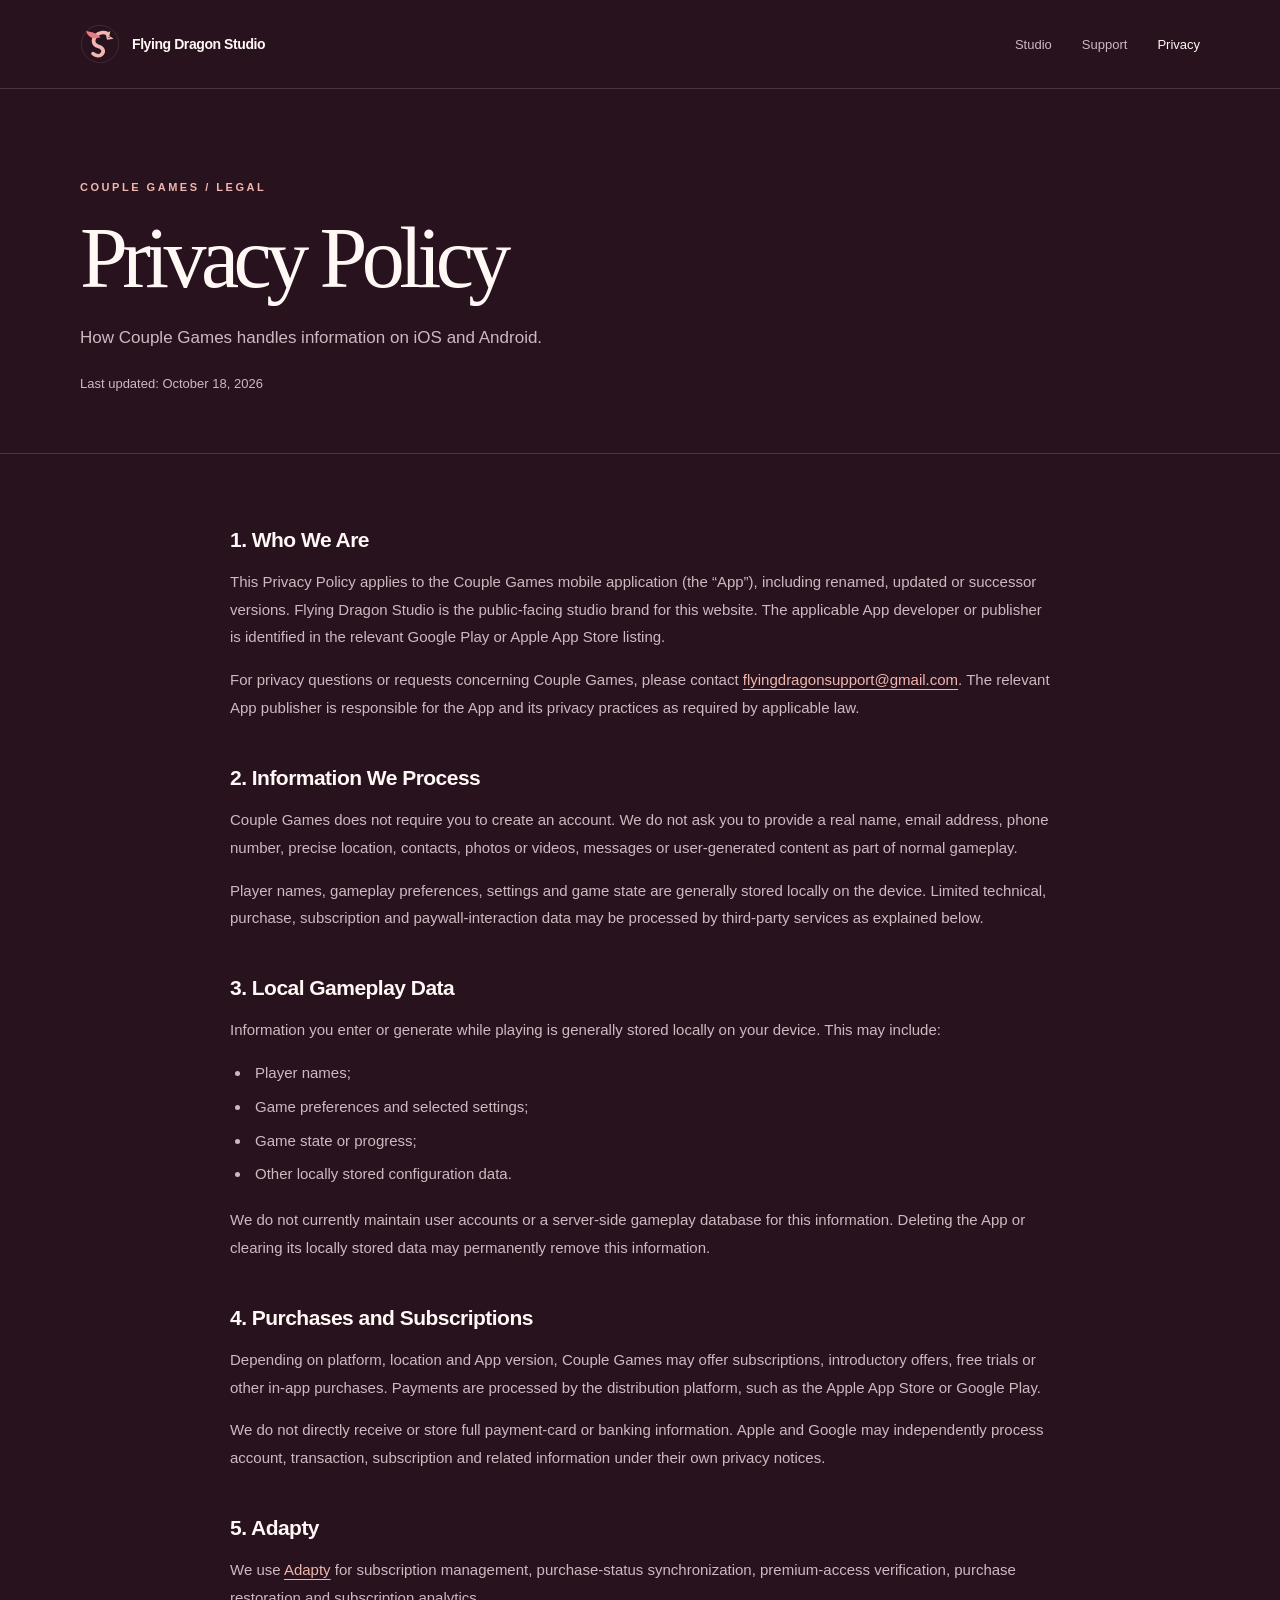
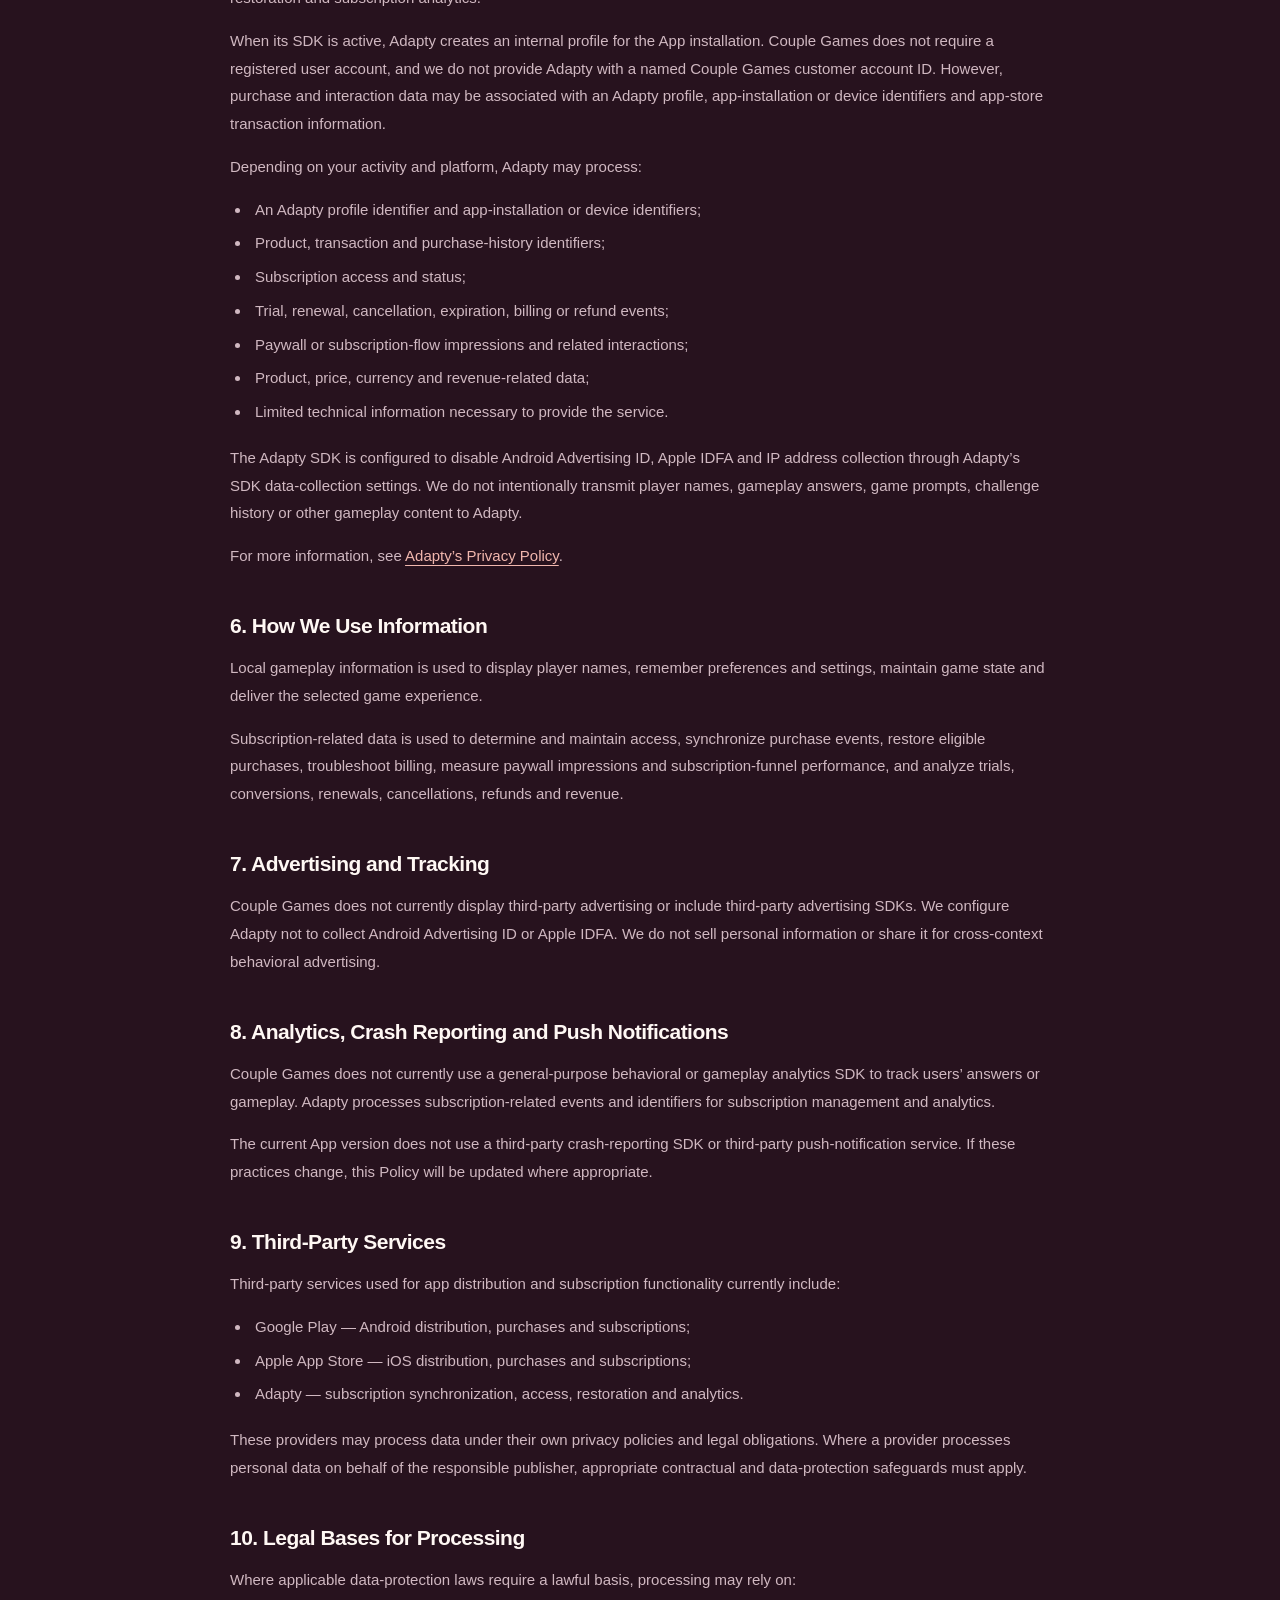
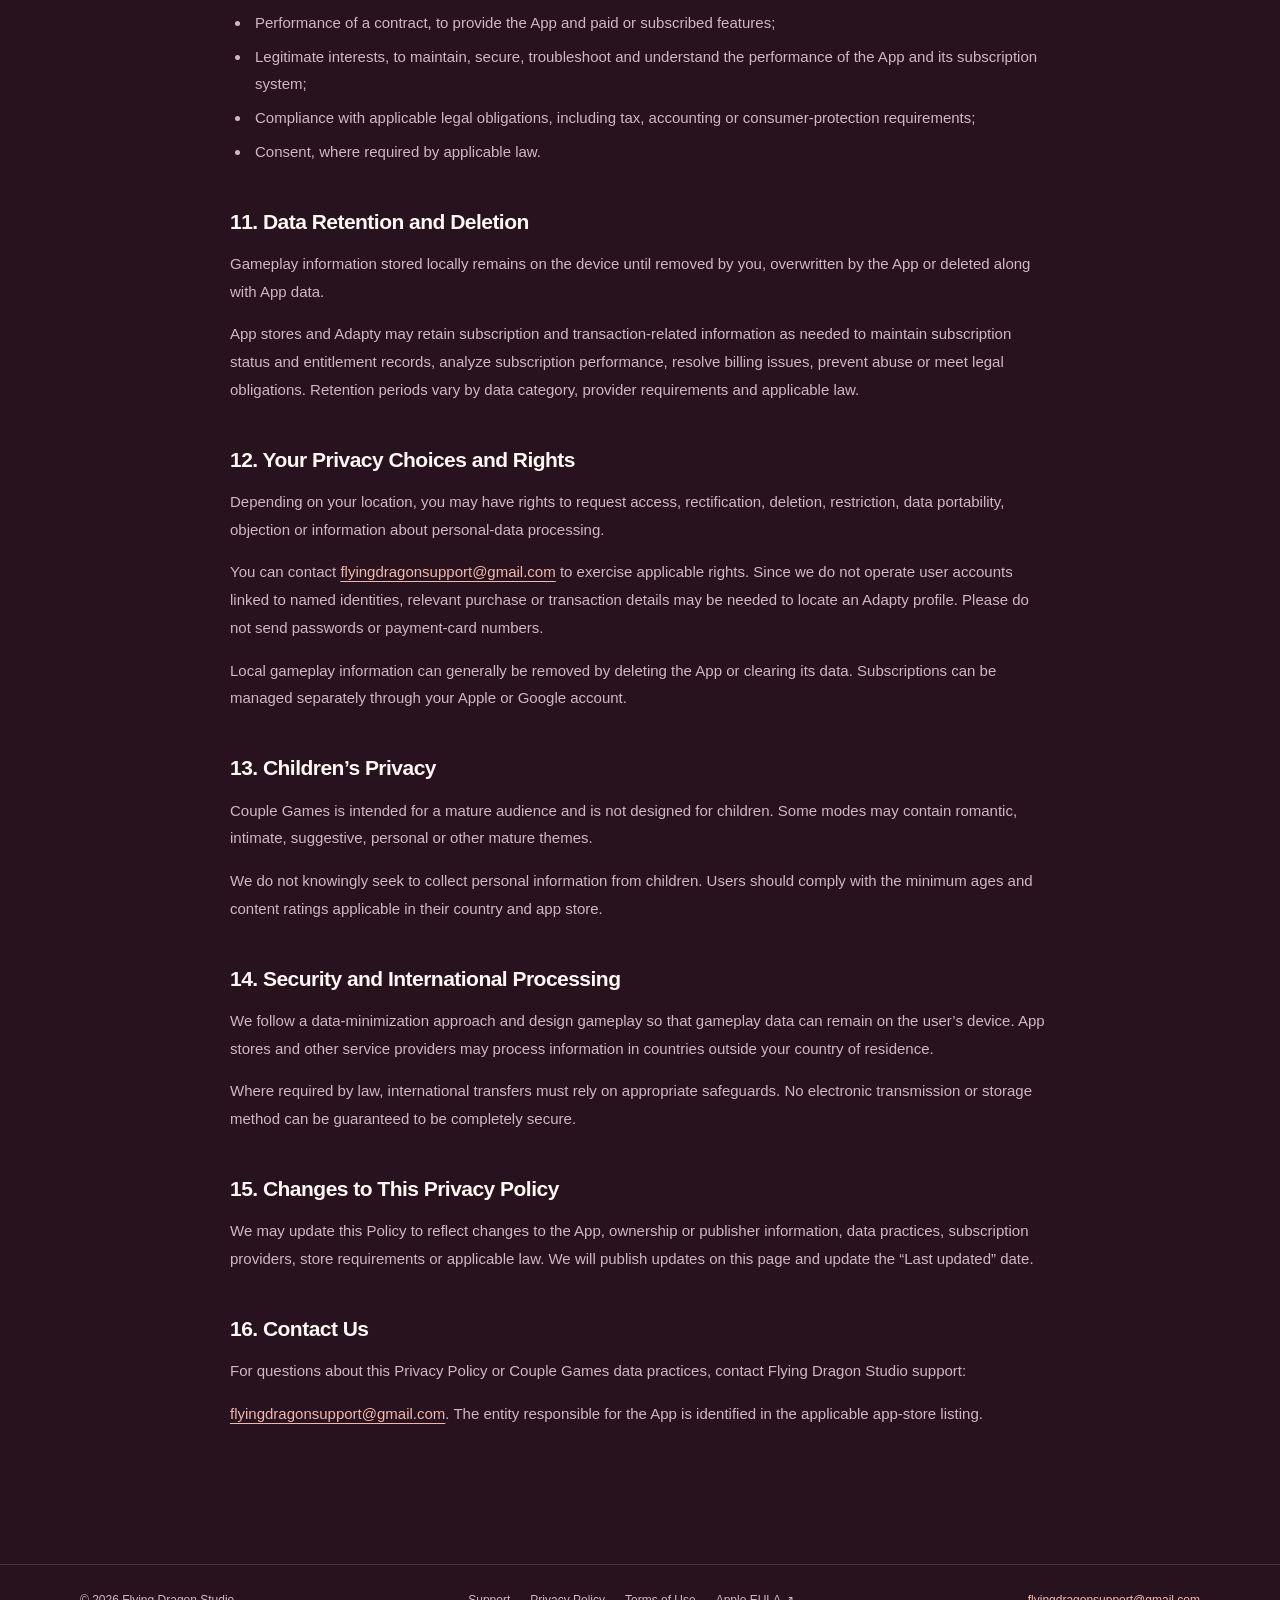
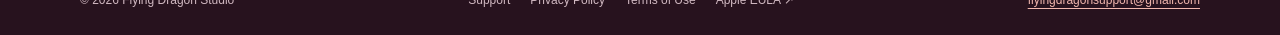
==== privacy.html @ 5a007fe5 "Launch Flying Dragon Studio website" ====
<!doctype html>
<html lang="en"><head><meta charset="utf-8"><meta name="viewport" content="width=device-width, initial-scale=1"><meta name="theme-color" content="#27121E"><meta name="description" content="Privacy Policy for Couple Games by Flying Dragon Studio, including Adapty and subscription data."><title>Privacy Policy · Couple Games · Flying Dragon Studio</title><link rel="icon" type="image/svg+xml" href="favicon.svg"><link rel="stylesheet" href="style.css"></head><body><header class="topbar"><div class="wrap topinner"><a class="brand" href="index.html" aria-label="Flying Dragon Studio home"><svg aria-hidden="true" viewBox="0 0 120 120" width="40" height="40" fill="none" xmlns="http://www.w3.org/2000/svg"><circle cx="60" cy="60" r="56" stroke="#F1B7AE" stroke-opacity=".4"/><path d="M83 29c-12-6-27-4-36 7-11 14-7 26 7 31 16 5 19 15 12 23-7 8-18 6-27-1" stroke="#F1B7AE" stroke-width="11" stroke-linecap="round"/><path d="M47 43C33 44 22 35 18 21c22 3 35 9 44 19" fill="#E77D84"/><path d="m78 33 13-13-3 16 13 8-20 3" fill="#F1B7AE"/><circle cx="87" cy="40" r="2" fill="#27121E"/></svg><span>Flying Dragon Studio</span></a><nav class="navlinks" aria-label="Main navigation"><a href="index.html">Studio</a><a href="support.html">Support</a><a href="privacy.html" aria-current="page">Privacy</a></nav></div></header><main><div class="page-head"><div class="wrap"><div class="eyebrow">Couple Games / Legal</div><h1>Privacy Policy</h1><p class="lede">How Couple Games handles information on iOS and Android.</p><div class="updated">Last updated: October 18, 2026</div></div></div><div class="content-section"><div class="wrap legal"><section><h2>1. Who We Are</h2><p>This Privacy Policy applies to the Couple Games mobile application (the “App”), including renamed, updated or successor versions. Flying Dragon Studio is the public-facing studio brand for this website. The applicable App developer or publisher is identified in the relevant Google Play or Apple App Store listing.</p><p>For privacy questions or requests concerning Couple Games, please contact <a href="mailto:flyingdragonsupport@gmail.com">flyingdragonsupport@gmail.com</a>. The relevant App publisher is responsible for the App and its privacy practices as required by applicable law.</p></section><section><h2>2. Information We Process</h2><p>Couple Games does not require you to create an account. We do not ask you to provide a real name, email address, phone number, precise location, contacts, photos or videos, messages or user-generated content as part of normal gameplay.</p><p>Player names, gameplay preferences, settings and game state are generally stored locally on the device. Limited technical, purchase, subscription and paywall-interaction data may be processed by third-party services as explained below.</p></section><section><h2>3. Local Gameplay Data</h2><p>Information you enter or generate while playing is generally stored locally on your device. This may include:</p><ul><li>Player names;</li><li>Game preferences and selected settings;</li><li>Game state or progress;</li><li>Other locally stored configuration data.</li></ul><p>We do not currently maintain user accounts or a server-side gameplay database for this information. Deleting the App or clearing its locally stored data may permanently remove this information.</p></section><section><h2>4. Purchases and Subscriptions</h2><p>Depending on platform, location and App version, Couple Games may offer subscriptions, introductory offers, free trials or other in-app purchases. Payments are processed by the distribution platform, such as the Apple App Store or Google Play.</p><p>We do not directly receive or store full payment-card or banking information. Apple and Google may independently process account, transaction, subscription and related information under their own privacy notices.</p></section><section><h2>5. Adapty</h2><p>We use <a href="https://adapty.io/" target="_blank" rel="noopener noreferrer">Adapty</a> for subscription management, purchase-status synchronization, premium-access verification, purchase restoration and subscription analytics.</p><p>When its SDK is active, Adapty creates an internal profile for the App installation. Couple Games does not require a registered user account, and we do not provide Adapty with a named Couple Games customer account ID. However, purchase and interaction data may be associated with an Adapty profile, app-installation or device identifiers and app-store transaction information.</p><p>Depending on your activity and platform, Adapty may process:</p><ul><li>An Adapty profile identifier and app-installation or device identifiers;</li><li>Product, transaction and purchase-history identifiers;</li><li>Subscription access and status;</li><li>Trial, renewal, cancellation, expiration, billing or refund events;</li><li>Paywall or subscription-flow impressions and related interactions;</li><li>Product, price, currency and revenue-related data;</li><li>Limited technical information necessary to provide the service.</li></ul><p>The Adapty SDK is configured to disable Android Advertising ID, Apple IDFA and IP address collection through Adapty’s SDK data-collection settings. We do not intentionally transmit player names, gameplay answers, game prompts, challenge history or other gameplay content to Adapty.</p><p>For more information, see <a href="https://adapty.io/privacy/" target="_blank" rel="noopener noreferrer">Adapty’s Privacy Policy</a>.</p></section><section><h2>6. How We Use Information</h2><p>Local gameplay information is used to display player names, remember preferences and settings, maintain game state and deliver the selected game experience.</p><p>Subscription-related data is used to determine and maintain access, synchronize purchase events, restore eligible purchases, troubleshoot billing, measure paywall impressions and subscription-funnel performance, and analyze trials, conversions, renewals, cancellations, refunds and revenue.</p></section><section><h2>7. Advertising and Tracking</h2><p>Couple Games does not currently display third-party advertising or include third-party advertising SDKs. We configure Adapty not to collect Android Advertising ID or Apple IDFA. We do not sell personal information or share it for cross-context behavioral advertising.</p></section><section><h2>8. Analytics, Crash Reporting and Push Notifications</h2><p>Couple Games does not currently use a general-purpose behavioral or gameplay analytics SDK to track users’ answers or gameplay. Adapty processes subscription-related events and identifiers for subscription management and analytics.</p><p>The current App version does not use a third-party crash-reporting SDK or third-party push-notification service. If these practices change, this Policy will be updated where appropriate.</p></section><section><h2>9. Third-Party Services</h2><p>Third-party services used for app distribution and subscription functionality currently include:</p><ul><li>Google Play — Android distribution, purchases and subscriptions;</li><li>Apple App Store — iOS distribution, purchases and subscriptions;</li><li>Adapty — subscription synchronization, access, restoration and analytics.</li></ul><p>These providers may process data under their own privacy policies and legal obligations. Where a provider processes personal data on behalf of the responsible publisher, appropriate contractual and data-protection safeguards must apply.</p></section><section><h2>10. Legal Bases for Processing</h2><p>Where applicable data-protection laws require a lawful basis, processing may rely on:</p><ul><li>Performance of a contract, to provide the App and paid or subscribed features;</li><li>Legitimate interests, to maintain, secure, troubleshoot and understand the performance of the App and its subscription system;</li><li>Compliance with applicable legal obligations, including tax, accounting or consumer-protection requirements;</li><li>Consent, where required by applicable law.</li></ul></section><section><h2>11. Data Retention and Deletion</h2><p>Gameplay information stored locally remains on the device until removed by you, overwritten by the App or deleted along with App data.</p><p>App stores and Adapty may retain subscription and transaction-related information as needed to maintain subscription status and entitlement records, analyze subscription performance, resolve billing issues, prevent abuse or meet legal obligations. Retention periods vary by data category, provider requirements and applicable law.</p></section><section><h2>12. Your Privacy Choices and Rights</h2><p>Depending on your location, you may have rights to request access, rectification, deletion, restriction, data portability, objection or information about personal-data processing.</p><p>You can contact <a href="mailto:flyingdragonsupport@gmail.com?subject=Couple%20Games%20Privacy%20Request">flyingdragonsupport@gmail.com</a> to exercise applicable rights. Since we do not operate user accounts linked to named identities, relevant purchase or transaction details may be needed to locate an Adapty profile. Please do not send passwords or payment-card numbers.</p><p>Local gameplay information can generally be removed by deleting the App or clearing its data. Subscriptions can be managed separately through your Apple or Google account.</p></section><section><h2>13. Children’s Privacy</h2><p>Couple Games is intended for a mature audience and is not designed for children. Some modes may contain romantic, intimate, suggestive, personal or other mature themes.</p><p>We do not knowingly seek to collect personal information from children. Users should comply with the minimum ages and content ratings applicable in their country and app store.</p></section><section><h2>14. Security and International Processing</h2><p>We follow a data-minimization approach and design gameplay so that gameplay data can remain on the user’s device. App stores and other service providers may process information in countries outside your country of residence.</p><p>Where required by law, international transfers must rely on appropriate safeguards. No electronic transmission or storage method can be guaranteed to be completely secure.</p></section><section><h2>15. Changes to This Privacy Policy</h2><p>We may update this Policy to reflect changes to the App, ownership or publisher information, data practices, subscription providers, store requirements or applicable law. We will publish updates on this page and update the “Last updated” date.</p></section><section><h2>16. Contact Us</h2><p>For questions about this Privacy Policy or Couple Games data practices, contact Flying Dragon Studio support:</p><p><a href="mailto:flyingdragonsupport@gmail.com">flyingdragonsupport@gmail.com</a>. The entity responsible for the App is identified in the applicable app-store listing.</p></section></div></div></main><footer><div class="wrap footer-inner"><span>© 2026 Flying Dragon Studio</span><nav aria-label="Legal navigation"><a href="support.html">Support</a><a href="privacy.html">Privacy Policy</a><a href="terms.html">Terms of Use</a><a href="https://www.apple.com/legal/internet-services/itunes/dev/stdeula/" target="_blank" rel="noopener noreferrer">Apple EULA ↗</a></nav><span><a class="email-link" href="mailto:flyingdragonsupport@gmail.com">flyingdragonsupport@gmail.com</a></span></div></footer></body></html>
---- style.css ----
:root{--bg:#27121e;--panel:#351525;--panel2:#402132;--rose:#f1b7ae;--accent:#e77d84;--cream:#fff8f4;--muted:#d0b8c1;--line:rgba(255,248,244,.15);--soft:rgba(255,248,244,.055)}
*{box-sizing:border-box}html{scroll-behavior:smooth}body{margin:0;background:var(--bg);color:var(--cream);font-family:Inter,ui-sans-serif,-apple-system,BlinkMacSystemFont,"Segoe UI",sans-serif;-webkit-font-smoothing:antialiased}a{color:inherit;text-decoration:none}a:hover{color:var(--rose)}a:focus-visible,summary:focus-visible{outline:2px solid var(--rose);outline-offset:4px}button{font:inherit}::selection{background:var(--accent);color:var(--bg)}
.wrap{width:min(1120px,calc(100% - 64px));margin-inline:auto}.muted{color:var(--muted)}.eyebrow{text-transform:uppercase;font-size:11px;font-weight:750;letter-spacing:.23em;color:var(--rose)}.topbar{border-bottom:1px solid var(--line)}.topinner{min-height:88px;display:flex;align-items:center;justify-content:space-between;gap:20px}.brand{display:flex;align-items:center;gap:12px;font-size:14px;font-weight:750;letter-spacing:-.03em}.brand svg{width:40px;height:40px;flex:none}.navlinks{display:flex;gap:30px;align-items:center}.navlinks a{font-size:13px;color:var(--muted)}.navlinks a:hover,.navlinks a[aria-current="page"]{color:var(--cream)}
h1,h2,h3,p{margin-top:0}h1,h2,.serif{font-family:Georgia,"Times New Roman",serif;font-weight:400}h1{font-size:clamp(54px,8vw,106px);line-height:1;letter-spacing:-.065em;margin:30px 0 26px}h1 i,.accent{color:var(--rose);font-weight:400}h2{font-size:clamp(38px,5vw,64px);line-height:1.08;letter-spacing:-.055em;margin:14px 0 22px}.lede{font-size:17px;line-height:1.8;color:var(--muted);max-width:600px}.hero{padding:112px 0 125px;display:grid;grid-template-columns:1.25fr 0.75fr;gap:70px;align-items:center}.hero-mark{display:grid;place-items:center;width:100%;aspect-ratio:1;border:1px solid var(--line);border-radius:50%;background:radial-gradient(circle,rgba(231,125,132,.14),transparent 68%)}.hero-mark svg{width:72%;height:72%}.pill-link{display:inline-flex;align-items:center;gap:34px;border:1px solid var(--rose);color:var(--cream);padding:17px 22px;margin-top:28px;font-weight:650;font-size:13px;transition:.18s;background:transparent}.pill-link:hover{background:var(--rose);color:var(--bg)}.section{padding:95px 0;border-top:1px solid var(--line)}.two-col{display:grid;grid-template-columns:1fr 1fr;gap:50px;align-items:start}.app-panel{border:1px solid var(--line);padding:38px 40px;display:flex;align-items:center;justify-content:space-between;gap:25px;background:var(--soft)}.app-panel h3{font-family:Georgia,serif;font-size:34px;line-height:1.2;font-weight:400;margin-bottom:12px}.app-panel p{color:var(--muted);line-height:1.85;font-size:14px;max-width:580px;margin:0}.tag{font-size:11px;font-weight:700;letter-spacing:.12em;text-transform:uppercase;color:var(--rose);white-space:nowrap}.soft-panel{padding:30px;background:var(--soft);border:1px solid var(--line)}.soft-panel p:last-child{margin-bottom:0}.soft-panel h3{font-size:18px;margin-bottom:12px}.soft-panel p{line-height:1.8;color:var(--muted);font-size:14px}.email-link{color:var(--rose);text-decoration:underline;text-underline-offset:4px;overflow-wrap:anywhere}.doc-links{display:flex;gap:22px;flex-wrap:wrap}.doc-links a{font-size:14px;color:var(--rose);text-decoration:underline;text-underline-offset:5px}
.page-head{padding:92px 0 62px}.page-head h1{font-size:clamp(52px,7vw,86px);margin:22px 0}.page-head p{max-width:700px}.content-section{border-top:1px solid var(--line);padding:58px 0 94px}.legal{max-width:820px}.legal section{margin-bottom:42px;scroll-margin-top:38px}.legal h2{font-family:Inter,ui-sans-serif,sans-serif;font-size:21px;letter-spacing:-.025em;font-weight:750;line-height:1.35;margin-bottom:14px}.legal p,.legal li{color:var(--muted);line-height:1.85;font-size:15px}.legal ul{padding-left:21px;margin:12px 0 18px}.legal li{padding-left:4px;margin:6px 0}.legal a,.support-body a{color:var(--rose);text-decoration:underline;text-underline-offset:4px}.updated{font-size:13px;color:var(--muted);margin-top:22px}.notice{border-left:2px solid var(--rose);padding:13px 19px;color:var(--muted);background:var(--soft);font-size:14px;line-height:1.75}.support-grid{display:grid;grid-template-columns:repeat(2,minmax(0,1fr));gap:16px}.support-card{border:1px solid var(--line);padding:28px;background:var(--soft)}.support-card h3{font-size:18px;line-height:1.35;margin-bottom:10px}.support-card p{font-size:14px;color:var(--muted);line-height:1.7}.support-card a{font-size:14px;color:var(--rose);text-decoration:underline;text-underline-offset:4px}.support-body{font-size:15px;line-height:1.75}.support-body p{color:var(--muted)}.support-list{padding-left:20px;color:var(--muted)}.support-list li{margin-bottom:10px}.faq{border-top:1px solid var(--line);padding:15px 0}.faq summary{cursor:pointer;font-size:16px;font-weight:650;line-height:1.5}.faq p{padding:7px 18px 0 0;color:var(--muted);font-size:14px;line-height:1.8}footer{border-top:1px solid var(--line);padding:28px 0;color:var(--muted);font-size:12px}.footer-inner{display:flex;justify-content:space-between;align-items:center;gap:22px;flex-wrap:wrap}.footer-inner nav{display:flex;gap:20px;flex-wrap:wrap}footer a:hover{color:var(--cream)}
@media(max-width:830px){.wrap{width:min(100% - 40px,1120px)}.hero{grid-template-columns:1fr;padding:78px 0;gap:52px}.hero-mark{max-width:320px;margin-inline:auto}.section{padding:70px 0}.two-col{grid-template-columns:1fr;gap:20px}.page-head{padding:72px 0 45px}.content-section{padding:40px 0 75px}}
@media(max-width:560px){.topinner{min-height:72px}.brand span{max-width:130px}.navlinks{gap:14px}.navlinks a{font-size:12px}.brand svg{width:33px;height:33px}.hero{padding-top:62px}.hero-mark{max-width:245px}.app-panel{flex-direction:column;align-items:flex-start;padding:26px}.support-grid{grid-template-columns:1fr}h1{font-size:58px}.page-head h1{font-size:54px}}
@media(prefers-reduced-motion:reduce){html{scroll-behavior:auto}*,*:before,*:after{transition:none!important;animation:none!important}}
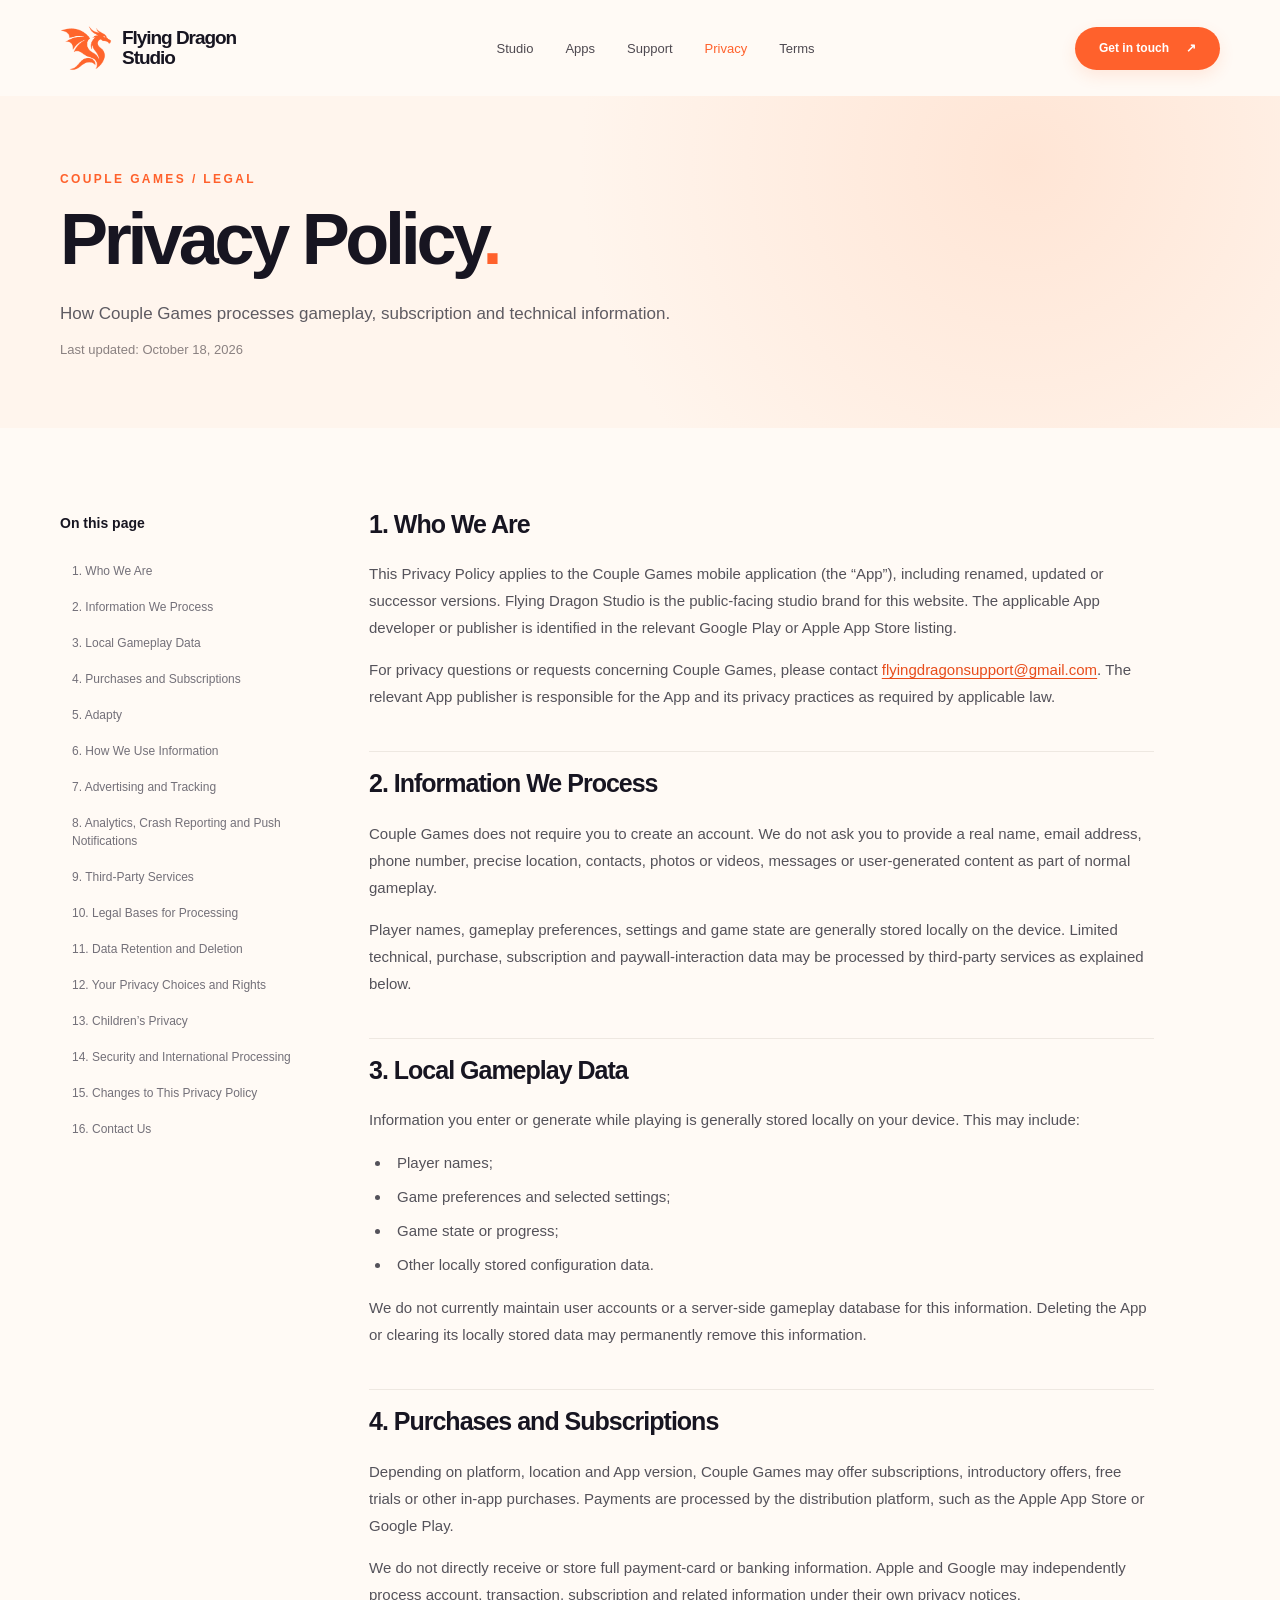
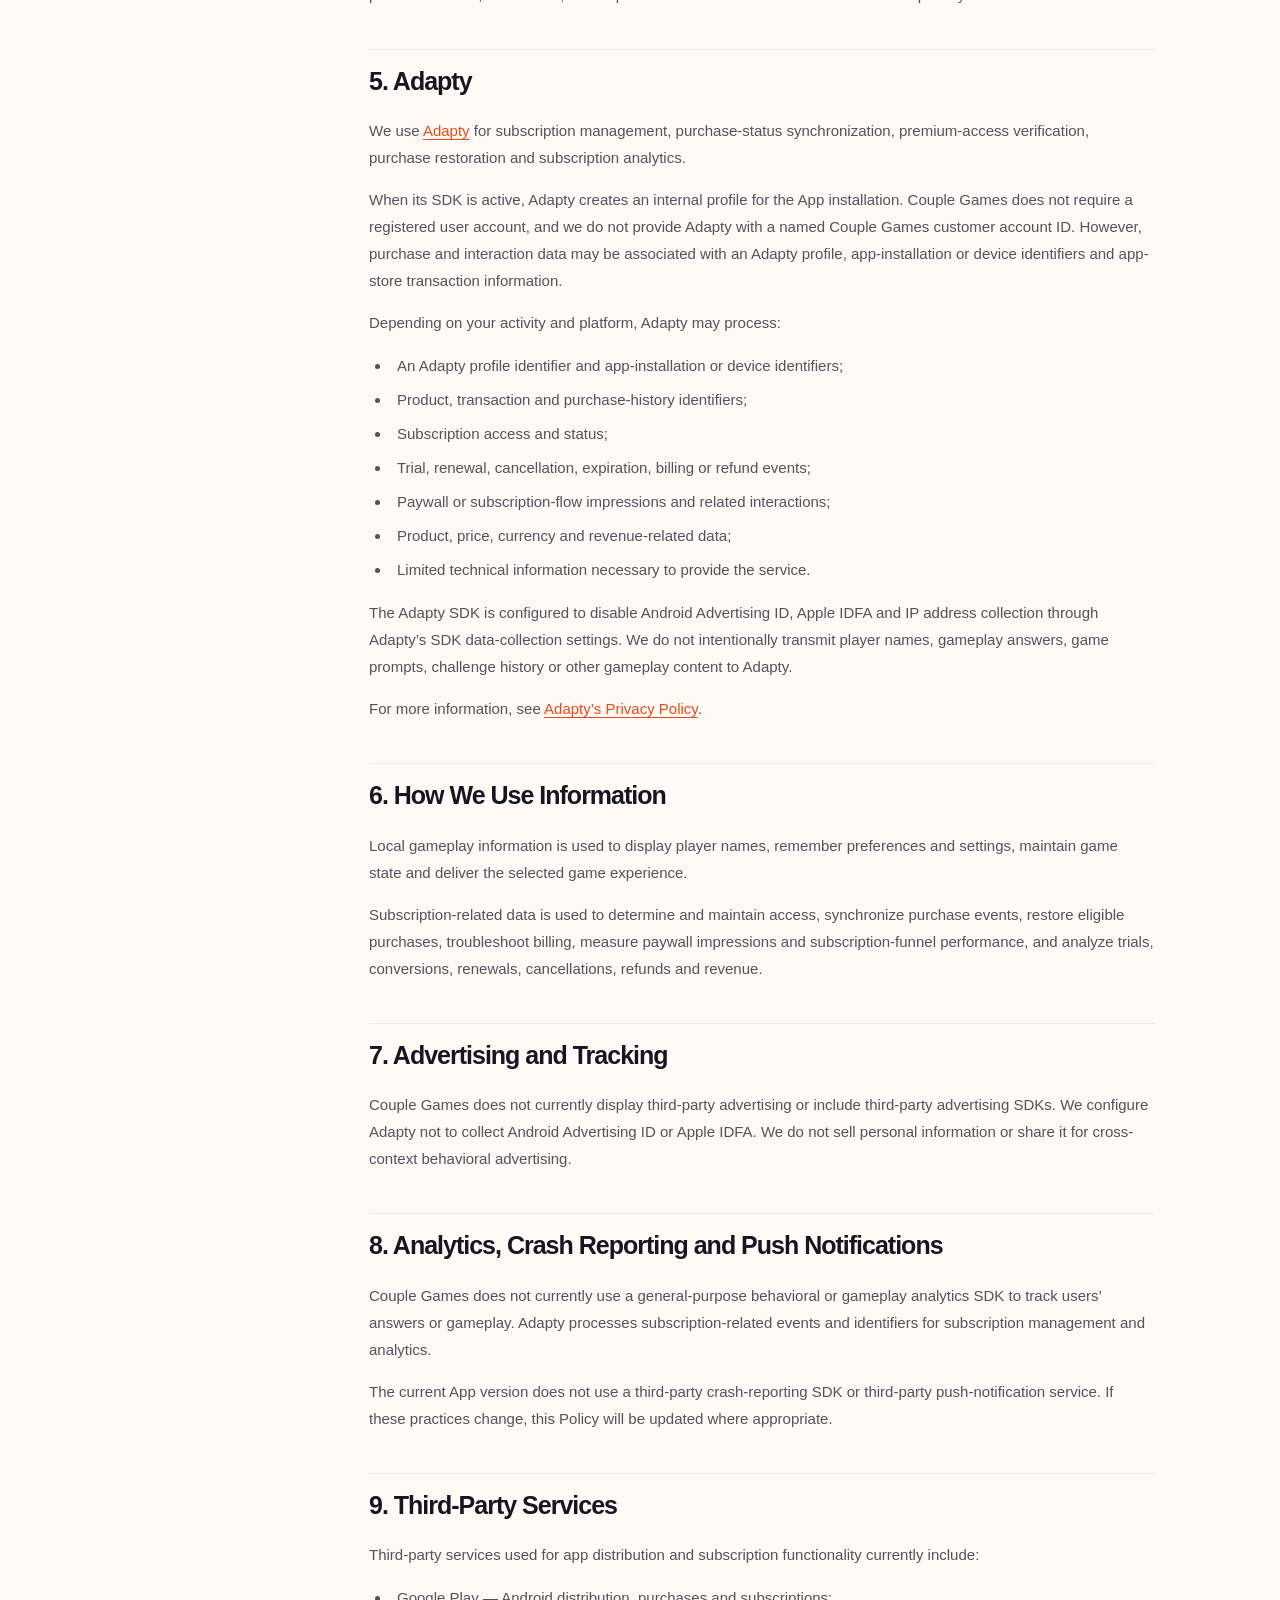
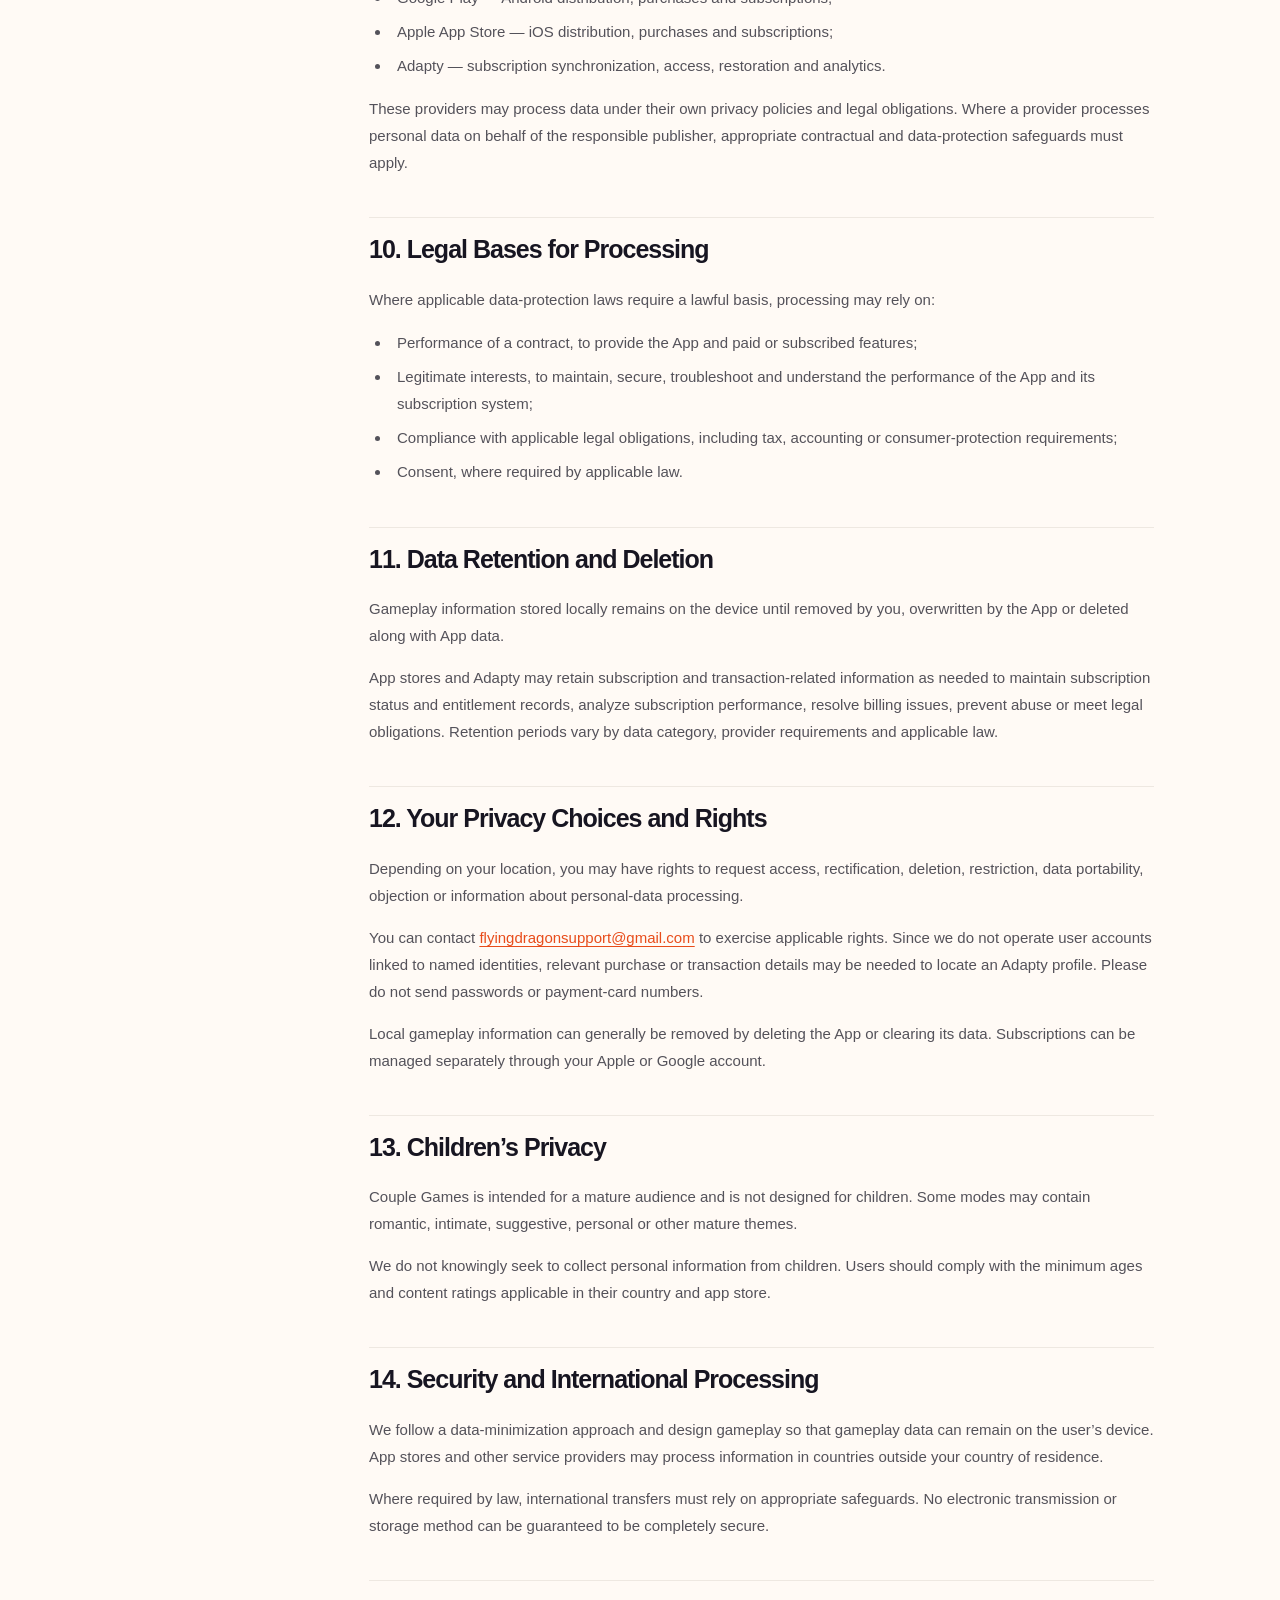
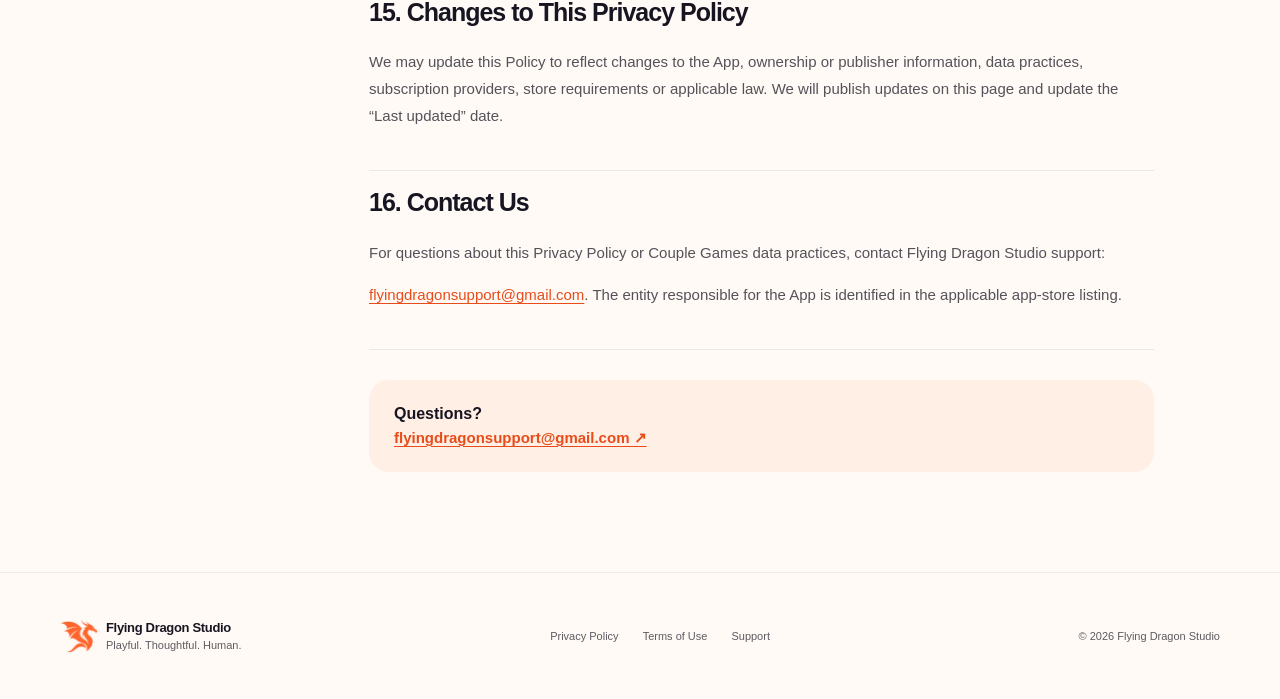
==== commit a0132953: "Add files via upload" ====
--- a/privacy.html
+++ b/privacy.html
@@ -1,2 +1,20 @@
 <!doctype html>
-<html lang="en"><head><meta charset="utf-8"><meta name="viewport" content="width=device-width, initial-scale=1"><meta name="theme-color" content="#27121E"><meta name="description" content="Privacy Policy for Couple Games by Flying Dragon Studio, including Adapty and subscription data."><title>Privacy Policy · Couple Games · Flying Dragon Studio</title><link rel="icon" type="image/svg+xml" href="favicon.svg"><link rel="stylesheet" href="style.css"></head><body><header class="topbar"><div class="wrap topinner"><a class="brand" href="index.html" aria-label="Flying Dragon Studio home"><svg aria-hidden="true" viewBox="0 0 120 120" width="40" height="40" fill="none" xmlns="http://www.w3.org/2000/svg"><circle cx="60" cy="60" r="56" stroke="#F1B7AE" stroke-opacity=".4"/><path d="M83 29c-12-6-27-4-36 7-11 14-7 26 7 31 16 5 19 15 12 23-7 8-18 6-27-1" stroke="#F1B7AE" stroke-width="11" stroke-linecap="round"/><path d="M47 43C33 44 22 35 18 21c22 3 35 9 44 19" fill="#E77D84"/><path d="m78 33 13-13-3 16 13 8-20 3" fill="#F1B7AE"/><circle cx="87" cy="40" r="2" fill="#27121E"/></svg><span>Flying Dragon Studio</span></a><nav class="navlinks" aria-label="Main navigation"><a href="index.html">Studio</a><a href="support.html">Support</a><a href="privacy.html" aria-current="page">Privacy</a></nav></div></header><main><div class="page-head"><div class="wrap"><div class="eyebrow">Couple Games / Legal</div><h1>Privacy Policy</h1><p class="lede">How Couple Games handles information on iOS and Android.</p><div class="updated">Last updated: October 18, 2026</div></div></div><div class="content-section"><div class="wrap legal"><section><h2>1. Who We Are</h2><p>This Privacy Policy applies to the Couple Games mobile application (the “App”), including renamed, updated or successor versions. Flying Dragon Studio is the public-facing studio brand for this website. The applicable App developer or publisher is identified in the relevant Google Play or Apple App Store listing.</p><p>For privacy questions or requests concerning Couple Games, please contact <a href="mailto:flyingdragonsupport@gmail.com">flyingdragonsupport@gmail.com</a>. The relevant App publisher is responsible for the App and its privacy practices as required by applicable law.</p></section><section><h2>2. Information We Process</h2><p>Couple Games does not require you to create an account. We do not ask you to provide a real name, email address, phone number, precise location, contacts, photos or videos, messages or user-generated content as part of normal gameplay.</p><p>Player names, gameplay preferences, settings and game state are generally stored locally on the device. Limited technical, purchase, subscription and paywall-interaction data may be processed by third-party services as explained below.</p></section><section><h2>3. Local Gameplay Data</h2><p>Information you enter or generate while playing is generally stored locally on your device. This may include:</p><ul><li>Player names;</li><li>Game preferences and selected settings;</li><li>Game state or progress;</li><li>Other locally stored configuration data.</li></ul><p>We do not currently maintain user accounts or a server-side gameplay database for this information. Deleting the App or clearing its locally stored data may permanently remove this information.</p></section><section><h2>4. Purchases and Subscriptions</h2><p>Depending on platform, location and App version, Couple Games may offer subscriptions, introductory offers, free trials or other in-app purchases. Payments are processed by the distribution platform, such as the Apple App Store or Google Play.</p><p>We do not directly receive or store full payment-card or banking information. Apple and Google may independently process account, transaction, subscription and related information under their own privacy notices.</p></section><section><h2>5. Adapty</h2><p>We use <a href="https://adapty.io/" target="_blank" rel="noopener noreferrer">Adapty</a> for subscription management, purchase-status synchronization, premium-access verification, purchase restoration and subscription analytics.</p><p>When its SDK is active, Adapty creates an internal profile for the App installation. Couple Games does not require a registered user account, and we do not provide Adapty with a named Couple Games customer account ID. However, purchase and interaction data may be associated with an Adapty profile, app-installation or device identifiers and app-store transaction information.</p><p>Depending on your activity and platform, Adapty may process:</p><ul><li>An Adapty profile identifier and app-installation or device identifiers;</li><li>Product, transaction and purchase-history identifiers;</li><li>Subscription access and status;</li><li>Trial, renewal, cancellation, expiration, billing or refund events;</li><li>Paywall or subscription-flow impressions and related interactions;</li><li>Product, price, currency and revenue-related data;</li><li>Limited technical information necessary to provide the service.</li></ul><p>The Adapty SDK is configured to disable Android Advertising ID, Apple IDFA and IP address collection through Adapty’s SDK data-collection settings. We do not intentionally transmit player names, gameplay answers, game prompts, challenge history or other gameplay content to Adapty.</p><p>For more information, see <a href="https://adapty.io/privacy/" target="_blank" rel="noopener noreferrer">Adapty’s Privacy Policy</a>.</p></section><section><h2>6. How We Use Information</h2><p>Local gameplay information is used to display player names, remember preferences and settings, maintain game state and deliver the selected game experience.</p><p>Subscription-related data is used to determine and maintain access, synchronize purchase events, restore eligible purchases, troubleshoot billing, measure paywall impressions and subscription-funnel performance, and analyze trials, conversions, renewals, cancellations, refunds and revenue.</p></section><section><h2>7. Advertising and Tracking</h2><p>Couple Games does not currently display third-party advertising or include third-party advertising SDKs. We configure Adapty not to collect Android Advertising ID or Apple IDFA. We do not sell personal information or share it for cross-context behavioral advertising.</p></section><section><h2>8. Analytics, Crash Reporting and Push Notifications</h2><p>Couple Games does not currently use a general-purpose behavioral or gameplay analytics SDK to track users’ answers or gameplay. Adapty processes subscription-related events and identifiers for subscription management and analytics.</p><p>The current App version does not use a third-party crash-reporting SDK or third-party push-notification service. If these practices change, this Policy will be updated where appropriate.</p></section><section><h2>9. Third-Party Services</h2><p>Third-party services used for app distribution and subscription functionality currently include:</p><ul><li>Google Play — Android distribution, purchases and subscriptions;</li><li>Apple App Store — iOS distribution, purchases and subscriptions;</li><li>Adapty — subscription synchronization, access, restoration and analytics.</li></ul><p>These providers may process data under their own privacy policies and legal obligations. Where a provider processes personal data on behalf of the responsible publisher, appropriate contractual and data-protection safeguards must apply.</p></section><section><h2>10. Legal Bases for Processing</h2><p>Where applicable data-protection laws require a lawful basis, processing may rely on:</p><ul><li>Performance of a contract, to provide the App and paid or subscribed features;</li><li>Legitimate interests, to maintain, secure, troubleshoot and understand the performance of the App and its subscription system;</li><li>Compliance with applicable legal obligations, including tax, accounting or consumer-protection requirements;</li><li>Consent, where required by applicable law.</li></ul></section><section><h2>11. Data Retention and Deletion</h2><p>Gameplay information stored locally remains on the device until removed by you, overwritten by the App or deleted along with App data.</p><p>App stores and Adapty may retain subscription and transaction-related information as needed to maintain subscription status and entitlement records, analyze subscription performance, resolve billing issues, prevent abuse or meet legal obligations. Retention periods vary by data category, provider requirements and applicable law.</p></section><section><h2>12. Your Privacy Choices and Rights</h2><p>Depending on your location, you may have rights to request access, rectification, deletion, restriction, data portability, objection or information about personal-data processing.</p><p>You can contact <a href="mailto:flyingdragonsupport@gmail.com?subject=Couple%20Games%20Privacy%20Request">flyingdragonsupport@gmail.com</a> to exercise applicable rights. Since we do not operate user accounts linked to named identities, relevant purchase or transaction details may be needed to locate an Adapty profile. Please do not send passwords or payment-card numbers.</p><p>Local gameplay information can generally be removed by deleting the App or clearing its data. Subscriptions can be managed separately through your Apple or Google account.</p></section><section><h2>13. Children’s Privacy</h2><p>Couple Games is intended for a mature audience and is not designed for children. Some modes may contain romantic, intimate, suggestive, personal or other mature themes.</p><p>We do not knowingly seek to collect personal information from children. Users should comply with the minimum ages and content ratings applicable in their country and app store.</p></section><section><h2>14. Security and International Processing</h2><p>We follow a data-minimization approach and design gameplay so that gameplay data can remain on the user’s device. App stores and other service providers may process information in countries outside your country of residence.</p><p>Where required by law, international transfers must rely on appropriate safeguards. No electronic transmission or storage method can be guaranteed to be completely secure.</p></section><section><h2>15. Changes to This Privacy Policy</h2><p>We may update this Policy to reflect changes to the App, ownership or publisher information, data practices, subscription providers, store requirements or applicable law. We will publish updates on this page and update the “Last updated” date.</p></section><section><h2>16. Contact Us</h2><p>For questions about this Privacy Policy or Couple Games data practices, contact Flying Dragon Studio support:</p><p><a href="mailto:flyingdragonsupport@gmail.com">flyingdragonsupport@gmail.com</a>. The entity responsible for the App is identified in the applicable app-store listing.</p></section></div></div></main><footer><div class="wrap footer-inner"><span>© 2026 Flying Dragon Studio</span><nav aria-label="Legal navigation"><a href="support.html">Support</a><a href="privacy.html">Privacy Policy</a><a href="terms.html">Terms of Use</a><a href="https://www.apple.com/legal/internet-services/itunes/dev/stdeula/" target="_blank" rel="noopener noreferrer">Apple EULA ↗</a></nav><span><a class="email-link" href="mailto:flyingdragonsupport@gmail.com">flyingdragonsupport@gmail.com</a></span></div></footer></body></html>
+<html lang="en"><head><meta charset="utf-8"><meta name="viewport" content="width=device-width, initial-scale=1">
+<meta name="theme-color" content="#FFF9F3"><meta name="description" content="How Couple Games processes gameplay, subscription and technical information.">
+<meta property="og:title" content="Privacy Policy · Couple Games · Flying Dragon Studio"><meta property="og:description" content="How Couple Games processes gameplay, subscription and technical information."><meta property="og:type" content="website">
+<title>Privacy Policy · Couple Games · Flying Dragon Studio</title><link rel="icon" type="image/png" href="favicon.png"><link rel="stylesheet" href="style.css"></head>
+<body class="document-page"><header class="site-header"><div class="shell nav-inner">
+      <a class="brand-link" href="index.html" aria-label="Flying Dragon Studio — home"><img class="brand-symbol" src="dragon-mark.png" width="48" height="48" alt="" aria-hidden="true"><span class="brand-name">Flying Dragon<br>Studio</span></a>
+      <nav class="main-nav" aria-label="Primary navigation">
+        <a href="index.html#studio">Studio</a>
+        <a href="index.html#apps">Apps</a>
+        <a href="support.html">Support</a>
+        <a href="privacy.html" aria-current="page">Privacy</a>
+        <a href="terms.html">Terms</a>
+      </nav>
+      <a class="btn btn-solid header-contact" href="mailto:flyingdragonsupport@gmail.com?subject=Flying%20Dragon%20Studio%20Support">Get in touch <span aria-hidden="true">↗</span></a>
+    </div></header><main id="main-content"><section class="doc-intro"><div class="shell"><p class="kicker">Couple Games / Legal</p><h1>Privacy Policy<span class="doc-dot">.</span></h1><p class="doc-desc">How Couple Games processes gameplay, subscription and technical information.</p><p class="doc-updated">Last updated: October 18, 2026</p></div></section><div class="shell doc-layout"><aside class="doc-sidebar" aria-label="On this page"><div class="doc-toc-title">On this page</div><a href="#section-1">1. Who We Are</a><a href="#section-2">2. Information We Process</a><a href="#section-3">3. Local Gameplay Data</a><a href="#section-4">4. Purchases and Subscriptions</a><a href="#section-5">5. Adapty</a><a href="#section-6">6. How We Use Information</a><a href="#section-7">7. Advertising and Tracking</a><a href="#section-8">8. Analytics, Crash Reporting and Push Notifications</a><a href="#section-9">9. Third-Party Services</a><a href="#section-10">10. Legal Bases for Processing</a><a href="#section-11">11. Data Retention and Deletion</a><a href="#section-12">12. Your Privacy Choices and Rights</a><a href="#section-13">13. Children’s Privacy</a><a href="#section-14">14. Security and International Processing</a><a href="#section-15">15. Changes to This Privacy Policy</a><a href="#section-16">16. Contact Us</a></aside><div class="doc-contents"><section><h2 id="section-1">1. Who We Are</h2><p>This Privacy Policy applies to the Couple Games mobile application (the “App”), including renamed, updated or successor versions. Flying Dragon Studio is the public-facing studio brand for this website. The applicable App developer or publisher is identified in the relevant Google Play or Apple App Store listing.</p><p>For privacy questions or requests concerning Couple Games, please contact <a href="mailto:flyingdragonsupport@gmail.com">flyingdragonsupport@gmail.com</a>. The relevant App publisher is responsible for the App and its privacy practices as required by applicable law.</p></section><section><h2 id="section-2">2. Information We Process</h2><p>Couple Games does not require you to create an account. We do not ask you to provide a real name, email address, phone number, precise location, contacts, photos or videos, messages or user-generated content as part of normal gameplay.</p><p>Player names, gameplay preferences, settings and game state are generally stored locally on the device. Limited technical, purchase, subscription and paywall-interaction data may be processed by third-party services as explained below.</p></section><section><h2 id="section-3">3. Local Gameplay Data</h2><p>Information you enter or generate while playing is generally stored locally on your device. This may include:</p><ul><li>Player names;</li><li>Game preferences and selected settings;</li><li>Game state or progress;</li><li>Other locally stored configuration data.</li></ul><p>We do not currently maintain user accounts or a server-side gameplay database for this information. Deleting the App or clearing its locally stored data may permanently remove this information.</p></section><section><h2 id="section-4">4. Purchases and Subscriptions</h2><p>Depending on platform, location and App version, Couple Games may offer subscriptions, introductory offers, free trials or other in-app purchases. Payments are processed by the distribution platform, such as the Apple App Store or Google Play.</p><p>We do not directly receive or store full payment-card or banking information. Apple and Google may independently process account, transaction, subscription and related information under their own privacy notices.</p></section><section><h2 id="section-5">5. Adapty</h2><p>We use <a href="https://adapty.io/" rel="noopener noreferrer" target="_blank">Adapty</a> for subscription management, purchase-status synchronization, premium-access verification, purchase restoration and subscription analytics.</p><p>When its SDK is active, Adapty creates an internal profile for the App installation. Couple Games does not require a registered user account, and we do not provide Adapty with a named Couple Games customer account ID. However, purchase and interaction data may be associated with an Adapty profile, app-installation or device identifiers and app-store transaction information.</p><p>Depending on your activity and platform, Adapty may process:</p><ul><li>An Adapty profile identifier and app-installation or device identifiers;</li><li>Product, transaction and purchase-history identifiers;</li><li>Subscription access and status;</li><li>Trial, renewal, cancellation, expiration, billing or refund events;</li><li>Paywall or subscription-flow impressions and related interactions;</li><li>Product, price, currency and revenue-related data;</li><li>Limited technical information necessary to provide the service.</li></ul><p>The Adapty SDK is configured to disable Android Advertising ID, Apple IDFA and IP address collection through Adapty’s SDK data-collection settings. We do not intentionally transmit player names, gameplay answers, game prompts, challenge history or other gameplay content to Adapty.</p><p>For more information, see <a href="https://adapty.io/privacy/" rel="noopener noreferrer" target="_blank">Adapty’s Privacy Policy</a>.</p></section><section><h2 id="section-6">6. How We Use Information</h2><p>Local gameplay information is used to display player names, remember preferences and settings, maintain game state and deliver the selected game experience.</p><p>Subscription-related data is used to determine and maintain access, synchronize purchase events, restore eligible purchases, troubleshoot billing, measure paywall impressions and subscription-funnel performance, and analyze trials, conversions, renewals, cancellations, refunds and revenue.</p></section><section><h2 id="section-7">7. Advertising and Tracking</h2><p>Couple Games does not currently display third-party advertising or include third-party advertising SDKs. We configure Adapty not to collect Android Advertising ID or Apple IDFA. We do not sell personal information or share it for cross-context behavioral advertising.</p></section><section><h2 id="section-8">8. Analytics, Crash Reporting and Push Notifications</h2><p>Couple Games does not currently use a general-purpose behavioral or gameplay analytics SDK to track users’ answers or gameplay. Adapty processes subscription-related events and identifiers for subscription management and analytics.</p><p>The current App version does not use a third-party crash-reporting SDK or third-party push-notification service. If these practices change, this Policy will be updated where appropriate.</p></section><section><h2 id="section-9">9. Third-Party Services</h2><p>Third-party services used for app distribution and subscription functionality currently include:</p><ul><li>Google Play — Android distribution, purchases and subscriptions;</li><li>Apple App Store — iOS distribution, purchases and subscriptions;</li><li>Adapty — subscription synchronization, access, restoration and analytics.</li></ul><p>These providers may process data under their own privacy policies and legal obligations. Where a provider processes personal data on behalf of the responsible publisher, appropriate contractual and data-protection safeguards must apply.</p></section><section><h2 id="section-10">10. Legal Bases for Processing</h2><p>Where applicable data-protection laws require a lawful basis, processing may rely on:</p><ul><li>Performance of a contract, to provide the App and paid or subscribed features;</li><li>Legitimate interests, to maintain, secure, troubleshoot and understand the performance of the App and its subscription system;</li><li>Compliance with applicable legal obligations, including tax, accounting or consumer-protection requirements;</li><li>Consent, where required by applicable law.</li></ul></section><section><h2 id="section-11">11. Data Retention and Deletion</h2><p>Gameplay information stored locally remains on the device until removed by you, overwritten by the App or deleted along with App data.</p><p>App stores and Adapty may retain subscription and transaction-related information as needed to maintain subscription status and entitlement records, analyze subscription performance, resolve billing issues, prevent abuse or meet legal obligations. Retention periods vary by data category, provider requirements and applicable law.</p></section><section><h2 id="section-12">12. Your Privacy Choices and Rights</h2><p>Depending on your location, you may have rights to request access, rectification, deletion, restriction, data portability, objection or information about personal-data processing.</p><p>You can contact <a href="mailto:flyingdragonsupport@gmail.com?subject=Couple%20Games%20Privacy%20Request">flyingdragonsupport@gmail.com</a> to exercise applicable rights. Since we do not operate user accounts linked to named identities, relevant purchase or transaction details may be needed to locate an Adapty profile. Please do not send passwords or payment-card numbers.</p><p>Local gameplay information can generally be removed by deleting the App or clearing its data. Subscriptions can be managed separately through your Apple or Google account.</p></section><section><h2 id="section-13">13. Children’s Privacy</h2><p>Couple Games is intended for a mature audience and is not designed for children. Some modes may contain romantic, intimate, suggestive, personal or other mature themes.</p><p>We do not knowingly seek to collect personal information from children. Users should comply with the minimum ages and content ratings applicable in their country and app store.</p></section><section><h2 id="section-14">14. Security and International Processing</h2><p>We follow a data-minimization approach and design gameplay so that gameplay data can remain on the user’s device. App stores and other service providers may process information in countries outside your country of residence.</p><p>Where required by law, international transfers must rely on appropriate safeguards. No electronic transmission or storage method can be guaranteed to be completely secure.</p></section><section><h2 id="section-15">15. Changes to This Privacy Policy</h2><p>We may update this Policy to reflect changes to the App, ownership or publisher information, data practices, subscription providers, store requirements or applicable law. We will publish updates on this page and update the “Last updated” date.</p></section><section><h2 id="section-16">16. Contact Us</h2><p>For questions about this Privacy Policy or Couple Games data practices, contact Flying Dragon Studio support:</p><p><a href="mailto:flyingdragonsupport@gmail.com">flyingdragonsupport@gmail.com</a>. The entity responsible for the App is identified in the applicable app-store listing.</p></section><div class="doc-contact">Questions? <a href="mailto:flyingdragonsupport@gmail.com">flyingdragonsupport@gmail.com ↗</a></div></div></div></main><footer class="site-footer"><div class="shell footer-inner">
+      <a class="footer-brand" href="index.html"><img class="brand-symbol" src="dragon-mark.png" width="48" height="48" alt="" aria-hidden="true"><span><b>Flying Dragon Studio</b><small>Playful. Thoughtful. Human.</small></span></a>
+      <nav class="footer-nav" aria-label="Footer navigation"><a href="privacy.html">Privacy Policy</a><a href="terms.html">Terms of Use</a><a href="support.html">Support</a></nav>
+      <a class="footer-mail" href="mailto:flyingdragonsupport@gmail.com">flyingdragonsupport@gmail.com</a><span class="copyright">© 2026 Flying Dragon Studio</span>
+    </div></footer></body></html>
--- a/style.css
+++ b/style.css
@@ -1,8 +1,10 @@
-:root{--bg:#27121e;--panel:#351525;--panel2:#402132;--rose:#f1b7ae;--accent:#e77d84;--cream:#fff8f4;--muted:#d0b8c1;--line:rgba(255,248,244,.15);--soft:rgba(255,248,244,.055)}
-*{box-sizing:border-box}html{scroll-behavior:smooth}body{margin:0;background:var(--bg);color:var(--cream);font-family:Inter,ui-sans-serif,-apple-system,BlinkMacSystemFont,"Segoe UI",sans-serif;-webkit-font-smoothing:antialiased}a{color:inherit;text-decoration:none}a:hover{color:var(--rose)}a:focus-visible,summary:focus-visible{outline:2px solid var(--rose);outline-offset:4px}button{font:inherit}::selection{background:var(--accent);color:var(--bg)}
-.wrap{width:min(1120px,calc(100% - 64px));margin-inline:auto}.muted{color:var(--muted)}.eyebrow{text-transform:uppercase;font-size:11px;font-weight:750;letter-spacing:.23em;color:var(--rose)}.topbar{border-bottom:1px solid var(--line)}.topinner{min-height:88px;display:flex;align-items:center;justify-content:space-between;gap:20px}.brand{display:flex;align-items:center;gap:12px;font-size:14px;font-weight:750;letter-spacing:-.03em}.brand svg{width:40px;height:40px;flex:none}.navlinks{display:flex;gap:30px;align-items:center}.navlinks a{font-size:13px;color:var(--muted)}.navlinks a:hover,.navlinks a[aria-current="page"]{color:var(--cream)}
-h1,h2,h3,p{margin-top:0}h1,h2,.serif{font-family:Georgia,"Times New Roman",serif;font-weight:400}h1{font-size:clamp(54px,8vw,106px);line-height:1;letter-spacing:-.065em;margin:30px 0 26px}h1 i,.accent{color:var(--rose);font-weight:400}h2{font-size:clamp(38px,5vw,64px);line-height:1.08;letter-spacing:-.055em;margin:14px 0 22px}.lede{font-size:17px;line-height:1.8;color:var(--muted);max-width:600px}.hero{padding:112px 0 125px;display:grid;grid-template-columns:1.25fr 0.75fr;gap:70px;align-items:center}.hero-mark{display:grid;place-items:center;width:100%;aspect-ratio:1;border:1px solid var(--line);border-radius:50%;background:radial-gradient(circle,rgba(231,125,132,.14),transparent 68%)}.hero-mark svg{width:72%;height:72%}.pill-link{display:inline-flex;align-items:center;gap:34px;border:1px solid var(--rose);color:var(--cream);padding:17px 22px;margin-top:28px;font-weight:650;font-size:13px;transition:.18s;background:transparent}.pill-link:hover{background:var(--rose);color:var(--bg)}.section{padding:95px 0;border-top:1px solid var(--line)}.two-col{display:grid;grid-template-columns:1fr 1fr;gap:50px;align-items:start}.app-panel{border:1px solid var(--line);padding:38px 40px;display:flex;align-items:center;justify-content:space-between;gap:25px;background:var(--soft)}.app-panel h3{font-family:Georgia,serif;font-size:34px;line-height:1.2;font-weight:400;margin-bottom:12px}.app-panel p{color:var(--muted);line-height:1.85;font-size:14px;max-width:580px;margin:0}.tag{font-size:11px;font-weight:700;letter-spacing:.12em;text-transform:uppercase;color:var(--rose);white-space:nowrap}.soft-panel{padding:30px;background:var(--soft);border:1px solid var(--line)}.soft-panel p:last-child{margin-bottom:0}.soft-panel h3{font-size:18px;margin-bottom:12px}.soft-panel p{line-height:1.8;color:var(--muted);font-size:14px}.email-link{color:var(--rose);text-decoration:underline;text-underline-offset:4px;overflow-wrap:anywhere}.doc-links{display:flex;gap:22px;flex-wrap:wrap}.doc-links a{font-size:14px;color:var(--rose);text-decoration:underline;text-underline-offset:5px}
-.page-head{padding:92px 0 62px}.page-head h1{font-size:clamp(52px,7vw,86px);margin:22px 0}.page-head p{max-width:700px}.content-section{border-top:1px solid var(--line);padding:58px 0 94px}.legal{max-width:820px}.legal section{margin-bottom:42px;scroll-margin-top:38px}.legal h2{font-family:Inter,ui-sans-serif,sans-serif;font-size:21px;letter-spacing:-.025em;font-weight:750;line-height:1.35;margin-bottom:14px}.legal p,.legal li{color:var(--muted);line-height:1.85;font-size:15px}.legal ul{padding-left:21px;margin:12px 0 18px}.legal li{padding-left:4px;margin:6px 0}.legal a,.support-body a{color:var(--rose);text-decoration:underline;text-underline-offset:4px}.updated{font-size:13px;color:var(--muted);margin-top:22px}.notice{border-left:2px solid var(--rose);padding:13px 19px;color:var(--muted);background:var(--soft);font-size:14px;line-height:1.75}.support-grid{display:grid;grid-template-columns:repeat(2,minmax(0,1fr));gap:16px}.support-card{border:1px solid var(--line);padding:28px;background:var(--soft)}.support-card h3{font-size:18px;line-height:1.35;margin-bottom:10px}.support-card p{font-size:14px;color:var(--muted);line-height:1.7}.support-card a{font-size:14px;color:var(--rose);text-decoration:underline;text-underline-offset:4px}.support-body{font-size:15px;line-height:1.75}.support-body p{color:var(--muted)}.support-list{padding-left:20px;color:var(--muted)}.support-list li{margin-bottom:10px}.faq{border-top:1px solid var(--line);padding:15px 0}.faq summary{cursor:pointer;font-size:16px;font-weight:650;line-height:1.5}.faq p{padding:7px 18px 0 0;color:var(--muted);font-size:14px;line-height:1.8}footer{border-top:1px solid var(--line);padding:28px 0;color:var(--muted);font-size:12px}.footer-inner{display:flex;justify-content:space-between;align-items:center;gap:22px;flex-wrap:wrap}.footer-inner nav{display:flex;gap:20px;flex-wrap:wrap}footer a:hover{color:var(--cream)}
-@media(max-width:830px){.wrap{width:min(100% - 40px,1120px)}.hero{grid-template-columns:1fr;padding:78px 0;gap:52px}.hero-mark{max-width:320px;margin-inline:auto}.section{padding:70px 0}.two-col{grid-template-columns:1fr;gap:20px}.page-head{padding:72px 0 45px}.content-section{padding:40px 0 75px}}
-@media(max-width:560px){.topinner{min-height:72px}.brand span{max-width:130px}.navlinks{gap:14px}.navlinks a{font-size:12px}.brand svg{width:33px;height:33px}.hero{padding-top:62px}.hero-mark{max-width:245px}.app-panel{flex-direction:column;align-items:flex-start;padding:26px}.support-grid{grid-template-columns:1fr}h1{font-size:58px}.page-head h1{font-size:54px}}
-@media(prefers-reduced-motion:reduce){html{scroll-behavior:auto}*,*:before,*:after{transition:none!important;animation:none!important}}
+
+:root{--bg:#fffaf5;--ink:#171521;--sub:#5e5b62;--orange:#ff612c;--orange-dark:#e84c1a;--cream:#fff5eb;--peach:#fde8dc;--edge:#eee8e1;--white:#fff;--shadow:0 8px 32px rgba(64,30,12,.035)}
+*{box-sizing:border-box}html{scroll-behavior:smooth}body{margin:0;background:var(--bg);color:var(--ink);font-family:'Avenir Next',Inter,-apple-system,BlinkMacSystemFont,'Segoe UI',Arial,sans-serif;-webkit-font-smoothing:antialiased}a{color:inherit;text-decoration:none}button{font:inherit}img{max-width:100%}a:focus-visible,summary:focus-visible{outline:3px solid var(--orange);outline-offset:4px;border-radius:4px}::selection{background:#ffbe9f;color:#171521}.shell{width:min(1160px,calc(100% - 80px));margin-inline:auto}.site-header{position:relative;z-index:2;background:var(--bg)}.nav-inner{min-height:96px;display:flex;align-items:center;gap:32px}.brand-link{display:flex;align-items:center;gap:10px;flex-shrink:0}.brand-symbol{width:52px;height:52px;object-fit:contain}.brand-name{font-size:19px;font-weight:800;letter-spacing:-.055em;line-height:1.07}.main-nav{display:flex;align-items:center;justify-content:center;gap:32px;flex:1}.main-nav a{font-size:13px;font-weight:500;color:#4e4950;transition:color .18s}.main-nav a:hover,.main-nav a[aria-current=page]{color:var(--orange)}.btn{display:inline-flex;align-items:center;justify-content:center;gap:17px;border-radius:999px;min-height:45px;padding:12px 24px;font-size:13px;font-weight:700;white-space:nowrap;transition:transform .2s ease,background .2s ease,box-shadow .2s ease}.btn:hover{transform:translateY(-2px)}.btn-solid{background:var(--orange);color:white;box-shadow:0 6px 16px rgba(255,97,44,.12)}.btn-solid:hover{background:var(--orange-dark);color:white}.btn-large{min-height:52px;padding:14px 26px;font-size:14px}.header-contact{min-height:43px;font-size:12px}.kicker{font-size:12px;font-weight:800;letter-spacing:.20em;text-transform:uppercase;color:var(--orange);margin:0 0 21px}.hero-section{overflow:hidden}.hero-grid{display:grid;grid-template-columns:51% 49%;align-items:center;min-height:550px;padding-bottom:18px}.hero-copy{position:relative;z-index:1;padding:20px 0 38px}.hero-copy h1{font-size:clamp(42px,5vw,69px);font-weight:800;line-height:1.07;letter-spacing:-.065em;margin:0 0 24px}.hero-copy h1 span,.orange-text{color:var(--orange)}.hero-desc{font-size:16px;line-height:1.63;color:#45434a;max-width:440px;margin:0 0 27px}.hero-visual{position:relative;height:540px;display:flex;align-items:center;overflow:visible;pointer-events:none}.hero-visual img{width:112%;max-width:none;height:auto;display:block;filter:saturate(1.02);-webkit-mask-image:radial-gradient(ellipse 72% 68% at 56% 51%,#000 56%,transparent 100%);mask-image:radial-gradient(ellipse 72% 68% at 56% 51%,#000 56%,transparent 100%)}.apps-section{scroll-margin-top:30px}.apps-panel{background:linear-gradient(135deg,#fff0e5 0%,#fdf1e7 46%,#ffece1 100%);border-radius:36px;min-height:300px;display:grid;grid-template-columns:53% 47%;overflow:hidden;position:relative}.apps-copy{padding:43px 50px 42px 53px;position:relative;z-index:1}.apps-copy .kicker{margin-bottom:12px}.apps-copy h2,.about-section h2,.support-intro h2{font-size:clamp(32px,3.3vw,47px);line-height:1.16;letter-spacing:-.055em;font-weight:800;margin:0 0 17px}.apps-copy>p:not(.kicker){font-size:16px;line-height:1.55;color:var(--sub);margin:0;max-width:440px}.app-highlight{margin-top:24px;display:flex;align-items:flex-start;gap:11px}.app-highlight .app-dot{flex:none;width:10px;height:10px;background:var(--orange);border-radius:50%;margin-top:7px}.app-highlight strong{display:block;font-size:15px;margin-bottom:2px}.app-highlight small{font-size:13px;color:var(--sub);line-height:1.45;display:block}.apps-art{min-height:290px;position:relative}.shape{position:absolute;display:block;border-radius:100%;background:#ffd8c1}.shape-one{width:330px;height:330px;left:5%;top:7%;opacity:.62}.shape-two{width:265px;height:180px;right:-35px;bottom:-55px;background:#ffcfb6;transform:rotate(28deg)}.art-card{position:absolute;width:160px;height:205px;border-radius:21px;box-shadow:0 15px 30px rgba(220,104,57,.10);display:flex;align-items:center;justify-content:center}.art-card svg{width:60px;height:60px}.art-card-back{background:#fff9f4;color:#ff774a;left:25%;top:55px;transform:rotate(-15deg)}.art-card-front{background:linear-gradient(150deg,#ffb088,#ff8759);color:#fff1e7;left:53%;top:38px;transform:rotate(13deg)}.art-spark{position:absolute;color:var(--orange);font-size:37px}.art-spark-1{left:13%;bottom:30px}.art-spark-2{right:8%;top:20px;font-size:26px}.about-section{display:grid;grid-template-columns:1fr 1fr;gap:100px;align-items:center;padding-top:100px;padding-bottom:106px;scroll-margin-top:40px}.about-copy>p:not(.kicker){max-width:450px;color:var(--sub);line-height:1.66;font-size:17px;margin:21px 0 0}.belief-list{display:grid;gap:24px}.belief{display:flex;gap:21px;align-items:start}.belief-icon{display:grid;place-items:center;flex:none;border-radius:50%;width:66px;height:66px;background:var(--peach);color:var(--orange)}.belief-icon svg{width:29px;height:29px;fill:none;stroke:currentColor;stroke-width:1.8;stroke-linecap:round;stroke-linejoin:round}.belief h3{font-size:17px;letter-spacing:-.025em;margin:5px 0 5px}.belief p{margin:0;font-size:14px;line-height:1.56;color:var(--sub)}.support-section{scroll-margin-top:40px;padding-bottom:73px}.support-panel{background:#fff0e5;border-radius:35px;padding:36px 48px;display:grid;grid-template-columns:37% 1fr;gap:28px}.support-intro .kicker{margin-bottom:12px}.support-intro h2{font-size:37px;margin-bottom:14px}.support-intro p:not(.kicker){color:var(--sub);font-size:14px;line-height:1.65;max-width:340px;margin:0 0 24px}.support-intro .btn svg{width:19px;height:19px;fill:none;stroke:white;stroke-width:1.8}.quick-links{display:grid;grid-template-columns:repeat(2,1fr);gap:13px}.quick-link{display:flex;align-items:center;gap:14px;padding:20px 17px;background:rgba(255,255,255,.88);border:1px solid rgba(255,255,255,.9);border-radius:16px;box-shadow:var(--shadow);transition:transform .2s,box-shadow .2s}.quick-link:hover{transform:translateY(-2px);box-shadow:0 12px 30px rgba(185,77,42,.12)}.quick-icon{font-size:27px;line-height:1;color:var(--orange);width:30px;text-align:center;flex:none}.quick-link strong{font-size:13px;display:block;margin-bottom:5px}.quick-link small{display:block;color:var(--sub);font-size:11px;line-height:1.5}.quick-link .arrow{margin-left:auto;font-size:25px;color:var(--orange);align-self:start;line-height:1}.site-footer{border-top:1px solid #f1ebe5;background:var(--bg)}.footer-inner{min-height:126px;display:flex;align-items:center;justify-content:space-between;gap:24px}.footer-brand{display:flex;align-items:center;gap:8px;flex:none}.footer-brand .brand-symbol{width:38px;height:38px}.footer-brand b{font-size:13px;letter-spacing:-.025em;display:block}.footer-brand small{display:block;color:var(--sub);font-size:11px;margin-top:4px}.footer-nav{display:flex;gap:24px}.footer-nav a,.copyright,.footer-mail{color:var(--sub);font-size:11px}.footer-nav a:hover,.footer-mail:hover{color:var(--orange)}.footer-mail{display:none}
+/* Support and legal documents share the brand shell; actual legal text is preserved. */
+.doc-intro{padding:76px 0 58px;background:radial-gradient(circle at 80% 20%,#ffe5d5 0%,transparent 42%),#fff5ed}.doc-intro h1{font-size:clamp(45px,6vw,72px);line-height:1.05;letter-spacing:-.06em;margin:0 0 22px}.doc-dot{color:var(--orange)}.doc-intro .kicker{margin-bottom:16px}.doc-desc{max-width:650px;color:var(--sub);font-size:17px;line-height:1.65;margin:0 0 14px}.doc-updated{color:#8a8181;font-size:13px}.doc-layout{display:grid;grid-template-columns:254px 1fr;gap:55px;padding-top:65px;padding-bottom:100px}.doc-sidebar{position:sticky;top:24px;align-self:start;max-height:calc(100vh - 48px);overflow-y:auto;padding:22px 10px 22px 0}.doc-toc-title{font-weight:800;font-size:14px;margin-bottom:22px}.doc-sidebar a{display:block;color:#737079;font-size:12px;line-height:1.5;padding:9px 12px;border-radius:9px}.doc-sidebar a:hover{background:#fff0e5;color:var(--orange)}.doc-contents{max-width:785px}.doc-contents section{border-bottom:1px solid var(--edge);padding:15px 0 26px;scroll-margin-top:35px}.doc-contents h2{font-size:25px;letter-spacing:-.04em;line-height:1.3;margin:0 0 20px;scroll-margin-top:36px}.doc-contents p,.doc-contents li{font-size:15px;line-height:1.8;color:#54525a}.doc-contents p{margin:0 0 15px}.doc-contents ul{padding-left:22px}.doc-contents li{padding-left:6px;margin:7px 0}.doc-contents a,.faq-list a{color:var(--orange-dark);text-decoration:underline;text-decoration-thickness:1px;text-underline-offset:3px;overflow-wrap:anywhere}.doc-contact{border-radius:20px;background:#ffefe4;margin-top:30px;padding:25px;font-weight:700}.doc-contact a{display:block;font-size:15px;margin-top:6px;overflow-wrap:anywhere}
+.support-hero{background:radial-gradient(circle at 82% 23%,#ffe1d0,transparent 38%),#fff6ef}.support-hero .btn{margin-top:20px}.support-page-content{padding:48px 0 100px}.section-head{margin:42px 0 22px;scroll-margin-top:30px}.section-head .kicker{margin-bottom:11px}.section-head h2{font-size:36px;line-height:1.2;letter-spacing:-.05em;margin:0}.store-help-grid{display:grid;grid-template-columns:1fr 1fr;gap:20px;scroll-margin-top:30px}.store-help-card{border:1px solid var(--edge);background:white;border-radius:24px;padding:30px;box-shadow:var(--shadow)}.platform-label{color:var(--orange);font-size:11px;font-weight:800;letter-spacing:.16em}.store-help-card h3{font-size:25px;letter-spacing:-.04em;margin:15px 0}.store-help-card p,.plain-info p{color:var(--sub);font-size:15px;line-height:1.75}.inline-link{display:inline-block;color:var(--orange-dark);font-size:14px;font-weight:700;margin-top:13px}.inline-link:hover{text-decoration:underline}.plain-info{padding:25px 30px;background:var(--cream);border-radius:22px}.plain-info p{margin:0}.faq-list{border-top:1px solid var(--edge)}.faq{padding:19px 12px;border-bottom:1px solid var(--edge)}.faq summary{cursor:pointer;font-size:16px;font-weight:700;list-style:none;display:flex;justify-content:space-between;gap:15px}.faq summary::-webkit-details-marker{display:none}.faq summary:after{content:'+';color:var(--orange);font-size:25px;line-height:.75;font-weight:400}.faq[open] summary:after{content:'−'}.faq>p{margin:16px 0 5px;font-size:15px;line-height:1.7;color:var(--sub);max-width:900px}.support-contact{display:flex;align-items:center;justify-content:space-between;gap:30px;padding:35px;border-radius:26px;margin-top:60px;background:#ffede0}.support-contact .kicker{margin-bottom:10px}.support-contact h2{font-size:31px;letter-spacing:-.05em;margin:0 0 10px}.support-contact p:not(.kicker){font-size:14px;color:var(--sub);margin:0}
+@media(max-width:1000px){.shell{width:min(100% - 48px,1160px)}.main-nav{gap:17px}.hero-grid{min-height:480px}.hero-copy h1{font-size:50px}.hero-visual{height:455px}.about-section{gap:50px}.support-panel{grid-template-columns:1fr;gap:22px}.footer-inner{flex-wrap:wrap;padding-block:24px}}
+@media(max-width:720px){.shell{width:calc(100% - 36px)}.nav-inner{min-height:78px;flex-wrap:wrap;padding:12px 0;gap:10px}.brand-symbol{width:39px;height:39px}.brand-name{font-size:15px}.main-nav{order:3;flex-basis:100%;gap:22px;overflow:auto;justify-content:flex-start;padding:8px 0 2px}.main-nav a{font-size:12px;white-space:nowrap}.header-contact{margin-left:auto;font-size:11px;padding:9px 15px;min-height:37px}.hero-grid{display:flex;flex-direction:column;align-items:stretch;min-height:unset;padding-top:43px;padding-bottom:10px}.hero-copy{padding:0}.hero-copy h1{font-size:clamp(41px,10vw,60px)}.hero-desc{font-size:15px}.hero-visual{height:auto;max-height:470px;overflow:hidden;justify-content:center;margin-top:10px}.hero-visual img{width:100%;max-width:530px}.apps-panel{grid-template-columns:1fr;border-radius:28px}.apps-copy{padding:34px 28px 10px}.apps-copy h2{font-size:34px}.apps-art{height:230px;min-height:230px;max-width:440px;width:100%;justify-self:center}.art-card{width:130px;height:170px}.art-card-back{left:23%;top:30px}.art-card-front{left:55%;top:15px}.about-section{grid-template-columns:1fr;padding-block:75px;gap:40px}.support-section{padding-bottom:55px}.support-panel{padding:28px 22px;border-radius:27px}.support-intro h2{font-size:34px}.quick-links{grid-template-columns:1fr 1fr}.footer-inner{gap:20px}.footer-nav{order:3;width:100%;justify-content:flex-start}.copyright{margin-left:auto}.doc-intro{padding:50px 0}.doc-intro h1{font-size:49px}.doc-layout{grid-template-columns:1fr;gap:0;padding-top:30px}.doc-sidebar{position:static;max-height:none;display:flex;overflow:auto;padding:0 0 12px;border-bottom:1px solid var(--edge);gap:5px}.doc-toc-title{display:none}.doc-sidebar a{flex:none;white-space:nowrap}.doc-contents h2{font-size:23px}.store-help-grid{grid-template-columns:1fr}.section-head h2{font-size:29px}.support-contact{flex-direction:column;align-items:flex-start}}
+@media(max-width:470px){.quick-links{grid-template-columns:1fr}.footer-nav{gap:18px}.footer-nav a{font-size:11px}.footer-brand .brand-symbol{width:31px;height:31px}.copyright{margin-left:0}.hero-visual{margin-top:0}.hero-visual img{width:112%}.about-copy>p:not(.kicker){font-size:15px}.belief-icon{width:54px;height:54px}.art-card-back{left:19%}.art-card-front{left:52%}.support-contact .btn{font-size:12px;padding-inline:16px}.doc-intro h1{font-size:43px}}
+@media(prefers-reduced-motion:reduce){html{scroll-behavior:auto}*,*:before,*:after{transition:none!important}}
